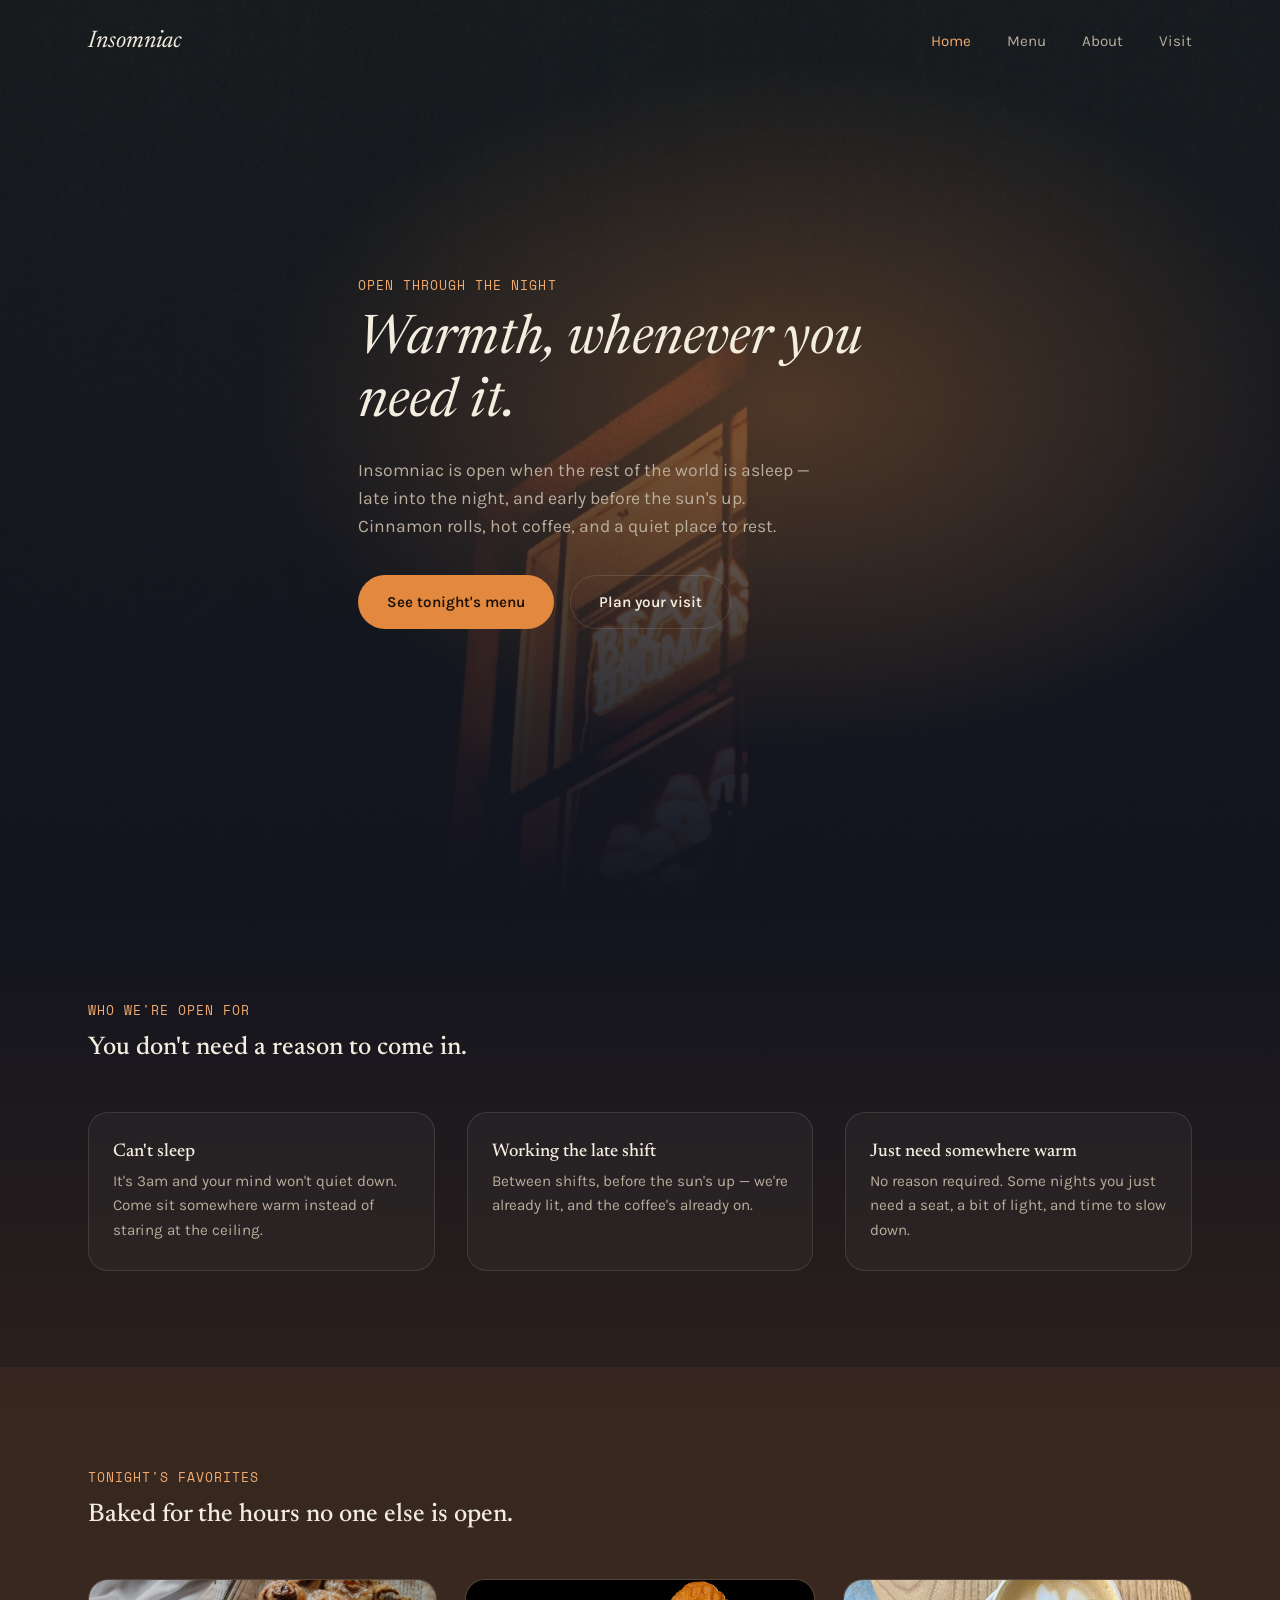
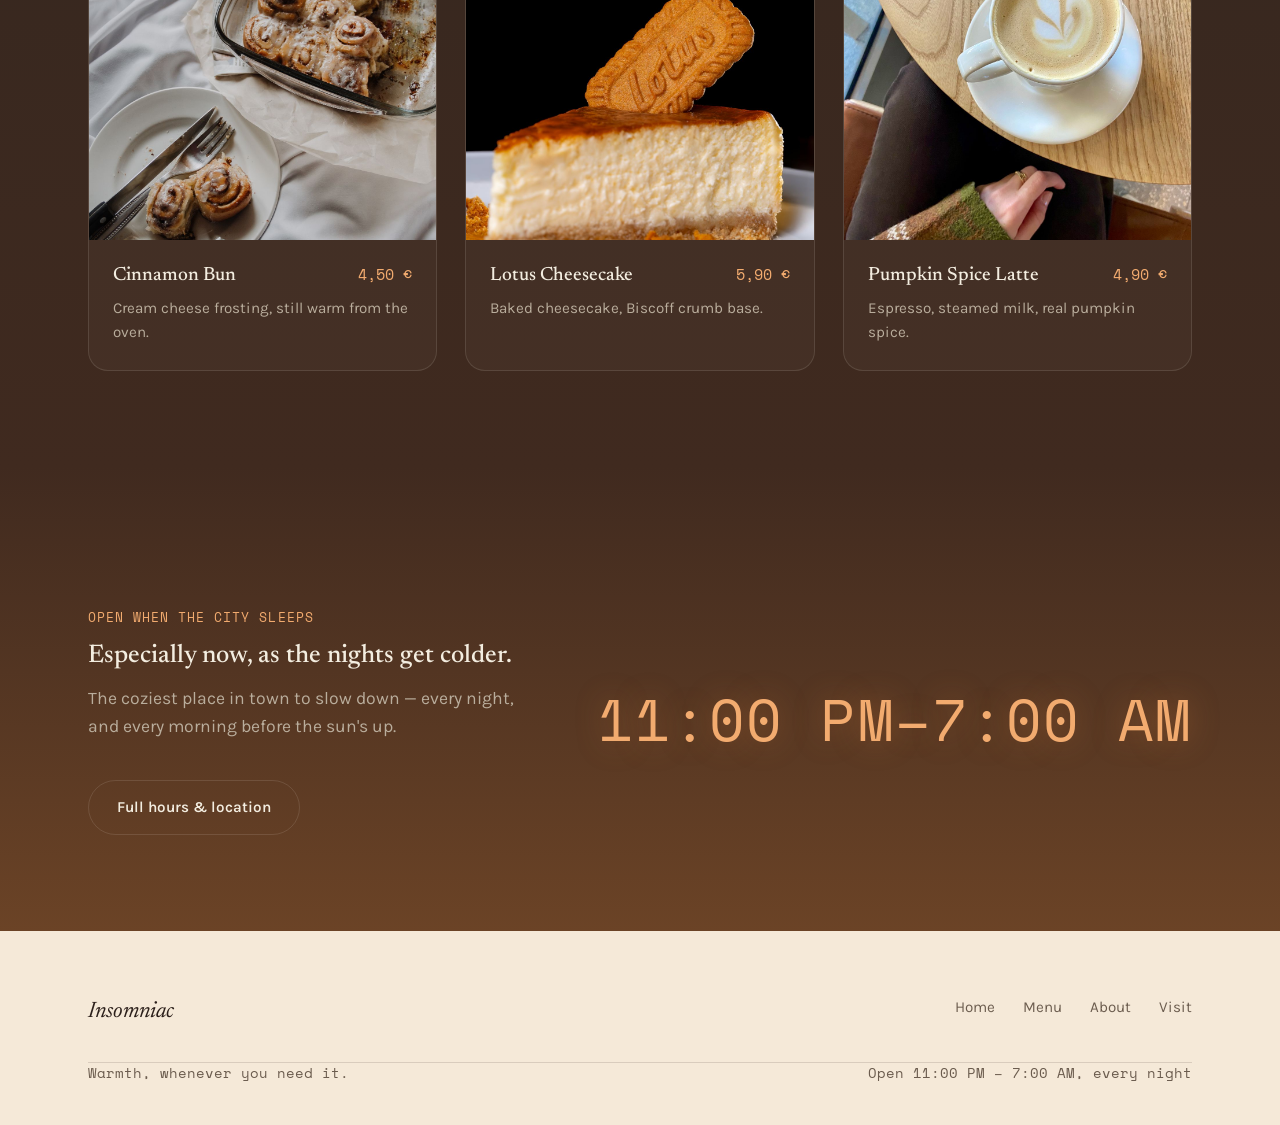
==== index.html @ e0a58c13 "Build home page and shared design system (night-to-dawn tokens, nav)" ====
<!DOCTYPE html>
<html lang="en">
<head>
<meta charset="UTF-8">
<meta name="viewport" content="width=device-width, initial-scale=1.0">
<title>Insomniac — Warmth, whenever you need it</title>
<meta name="description" content="Insomniac is a bakery and coffee shop open late into the night and early before sunrise, for anyone who can't sleep, works a late shift, or just needs somewhere warm to sit.">
<link rel="icon" href="data:image/svg+xml,%3Csvg xmlns='http://www.w3.org/2000/svg' viewBox='0 0 100 100'%3E%3Ccircle cx='50' cy='50' r='50' fill='%2312141f'/%3E%3Ccircle cx='58' cy='42' r='28' fill='%23e2883f'/%3E%3Ccircle cx='68' cy='34' r='28' fill='%2312141f'/%3E%3C/svg%3E">
<link rel="preconnect" href="https://fonts.googleapis.com">
<link rel="preconnect" href="https://fonts.gstatic.com" crossorigin>
<link href="https://fonts.googleapis.com/css2?family=Newsreader:ital,opsz,wght@0,6..72,400;0,6..72,500;0,6..72,600;1,6..72,400;1,6..72,500&family=Karla:wght@400;500;600;700&family=Space+Mono:wght@400;700&display=swap" rel="stylesheet">
<link rel="stylesheet" href="css/styles.css">
</head>
<body>

<header class="site-header" id="siteHeader">
  <div class="container header-inner">
    <a href="index.html" class="logo">Insomniac</a>
    <nav class="site-nav" id="siteNav">
      <a href="index.html" class="nav-link" aria-current="page">Home</a>
      <a href="menu.html" class="nav-link">Menu</a>
      <a href="about.html" class="nav-link">About</a>
      <a href="visit.html" class="nav-link">Visit</a>
    </nav>
    <button class="nav-toggle" id="navToggle" aria-label="Toggle menu" aria-expanded="false" aria-controls="siteNav">
      <span></span><span></span><span></span>
    </button>
  </div>
</header>

<section class="hero">
  <div class="hero-bg">
    <img src="images/hero-night-window.jpg" alt="A single lit window glowing with warm orange light in an otherwise dark building at night">
  </div>
  <div class="container hero-content">
    <p class="eyebrow">Open through the night</p>
    <h1 class="hero-tagline">Warmth, whenever you need it.</h1>
    <p class="hero-sub">Insomniac is open when the rest of the world is asleep — late into the night, and early before the sun's up. Cinnamon rolls, hot coffee, and a quiet place to rest.</p>
    <div class="hero-actions">
      <a href="menu.html" class="btn btn-ember">See tonight's menu</a>
      <a href="visit.html" class="btn btn-outline">Plan your visit</a>
    </div>
  </div>
</section>

<section class="section section-cocoa">
  <div class="container">
    <p class="eyebrow">Who we're open for</p>
    <h2>You don't need a reason to come in.</h2>
    <div class="for-list">
      <div class="for-item">
        <h3>Can't sleep</h3>
        <p>It's 3am and your mind won't quiet down. Come sit somewhere warm instead of staring at the ceiling.</p>
      </div>
      <div class="for-item">
        <h3>Working the late shift</h3>
        <p>Between shifts, before the sun's up — we're already lit, and the coffee's already on.</p>
      </div>
      <div class="for-item">
        <h3>Just need somewhere warm</h3>
        <p>No reason required. Some nights you just need a seat, a bit of light, and time to slow down.</p>
      </div>
    </div>
  </div>
</section>

<section class="section section-dusk">
  <div class="container">
    <p class="eyebrow">Tonight's favorites</p>
    <h2>Baked for the hours no one else is open.</h2>
    <div class="product-grid">
      <div class="product-card">
        <div class="product-photo">
          <img src="images/cinnamon-rolls.jpg" alt="Freshly baked cinnamon rolls glazed with cream cheese frosting">
        </div>
        <div class="product-body">
          <div class="product-name-row">
            <h3>Cinnamon Bun</h3>
            <span class="product-price">4,50 €</span>
          </div>
          <p>Cream cheese frosting, still warm from the oven.</p>
        </div>
      </div>
      <div class="product-card">
        <div class="product-photo">
          <img src="images/lotus-cheesecake.jpg" alt="A slice of Lotus cheesecake topped with a Biscoff biscuit">
        </div>
        <div class="product-body">
          <div class="product-name-row">
            <h3>Lotus Cheesecake</h3>
            <span class="product-price">5,90 €</span>
          </div>
          <p>Baked cheesecake, Biscoff crumb base.</p>
        </div>
      </div>
      <div class="product-card">
        <div class="product-photo">
          <img src="images/pumpkin-latte.jpg" alt="A pumpkin spice latte with heart-shaped latte art on a wooden table">
        </div>
        <div class="product-body">
          <div class="product-name-row">
            <h3>Pumpkin Spice Latte</h3>
            <span class="product-price">4,90 €</span>
          </div>
          <p>Espresso, steamed milk, real pumpkin spice.</p>
        </div>
      </div>
    </div>
  </div>
</section>

<section class="section section-dawn-glow">
  <div class="container hours-panel">
    <div>
      <p class="eyebrow">Open when the city sleeps</p>
      <h2>Especially now, as the nights get colder.</h2>
      <p class="hero-sub" style="margin-top: 0.5em;">The coziest place in town to slow down — every night, and every morning before the sun's up.</p>
      <a href="visit.html" class="btn btn-outline" style="margin-top: 1.5em;">Full hours &amp; location</a>
    </div>
    <div class="clock-readout">11:00 PM–7:00 AM</div>
  </div>
</section>

<footer class="site-footer" id="contact">
  <div class="container">
    <div class="footer-inner">
      <span class="footer-logo">Insomniac</span>
      <nav class="footer-nav">
        <a href="index.html">Home</a>
        <a href="menu.html">Menu</a>
        <a href="about.html">About</a>
        <a href="visit.html">Visit</a>
      </nav>
    </div>
    <div class="container footer-bottom" style="padding: 0;">
      <span>Warmth, whenever you need it.</span>
      <span>Open 11:00 PM – 7:00 AM, every night</span>
    </div>
  </div>
</footer>

<script src="js/main.js"></script>
</body>
</html>
---- css/styles.css ----
/* =========================================================
   Insomniac — stylesheet
   "The lit window" system: night backgrounds that warm into
   dawn as you move through the page; light itself (Ember glow)
   carries the warmth, not an all-over cream background.
   ========================================================= */

:root {
  /* Night → dawn surfaces */
  --color-midnight: #12141f;
  --color-midnight-2: #191c2a;
  --color-cocoa: #2a1f1c;
  --color-cocoa-2: #35271f;
  --color-dusk: #402a1f;
  --color-dawn-glow: #6b4326;
  --color-cream: #f5e9d8;
  --color-cream-2: #ede0cc;

  /* Accents */
  --color-ember: #e2883f;
  --color-ember-light: #f2ab6f;
  --color-cinnamon: #9c5630;
  --color-cinnamon-dark: #7a4326;
  --color-frost: #a7b0c2;

  /* Text */
  --color-text-on-dark: #f3ede0;
  --color-text-on-dark-muted: #b9ad9c;
  --color-text-on-cream: #2b1f1a;
  --color-text-on-cream-muted: #6b5c4e;

  --color-border-dark: rgba(243, 237, 224, 0.12);
  --color-border-cream: rgba(43, 31, 26, 0.14);

  /* Type */
  --font-display: "Newsreader", "Iowan Old Style", Georgia, serif;
  --font-body: "Karla", -apple-system, BlinkMacSystemFont, "Segoe UI", sans-serif;
  --font-clock: "Space Mono", "SFMono-Regular", Consolas, monospace;

  --radius: 10px;
  --radius-lg: 20px;
  --container-width: 1160px;
  --header-height: 84px;

  --ease-out: cubic-bezier(0.16, 0.8, 0.24, 1);
}

/* ---------- Reset ---------- */
*, *::before, *::after { box-sizing: border-box; }
html { scroll-behavior: smooth; }
body {
  margin: 0;
  background: var(--color-midnight);
  color: var(--color-text-on-dark);
  font-family: var(--font-body);
  font-size: 17px;
  line-height: 1.6;
  -webkit-font-smoothing: antialiased;
}
img { max-width: 100%; display: block; }
a { color: inherit; text-decoration: none; }
h1, h2, h3 {
  font-family: var(--font-display);
  font-weight: 500;
  line-height: 1.15;
  margin: 0 0 0.5em;
  color: var(--color-text-on-dark);
}
p { margin: 0 0 1em; }
button { font-family: inherit; cursor: pointer; }
ul { margin: 0; padding: 0; list-style: none; }

.container {
  max-width: var(--container-width);
  margin: 0 auto;
  padding: 0 28px;
}

a:focus-visible, button:focus-visible {
  outline: 2px solid var(--color-ember-light);
  outline-offset: 3px;
}

@media (prefers-reduced-motion: reduce) {
  html { scroll-behavior: auto; }
  *, *::before, *::after {
    animation-duration: 0.01ms !important;
    animation-iteration-count: 1 !important;
    transition-duration: 0.01ms !important;
  }
}

/* ---------- Section surfaces (the night -> dawn journey) ---------- */
.section { padding: 96px 0; }
.section-midnight { background: var(--color-midnight); }
.section-cocoa { background: linear-gradient(180deg, var(--color-midnight) 0%, var(--color-cocoa) 100%); }
.section-cocoa-2 { background: var(--color-cocoa-2); }
.section-dusk { background: linear-gradient(180deg, var(--color-cocoa-2) 0%, var(--color-dusk) 100%); }
.section-dawn-glow {
  background: linear-gradient(180deg, var(--color-dusk) 0%, var(--color-dawn-glow) 100%);
}
.section-cream {
  background: linear-gradient(180deg, var(--color-dawn-glow) 0%, var(--color-cream) 55%);
  color: var(--color-text-on-cream);
}
.section-cream h1, .section-cream h2, .section-cream h3 { color: var(--color-text-on-cream); }
.section-cream p { color: var(--color-text-on-cream-muted); }

.eyebrow {
  display: inline-block;
  font-family: var(--font-clock);
  font-size: 0.8rem;
  letter-spacing: 0.08em;
  text-transform: uppercase;
  color: var(--color-ember-light);
  margin-bottom: 1em;
}
.section-cream .eyebrow { color: var(--color-cinnamon-dark); }

/* ---------- Header / nav ---------- */
.site-header {
  position: fixed;
  top: 0;
  left: 0;
  right: 0;
  z-index: 50;
  height: var(--header-height);
  display: flex;
  align-items: center;
  background: transparent;
  transition: background 0.3s var(--ease-out), border-color 0.3s var(--ease-out);
  border-bottom: 1px solid transparent;
}
.site-header.is-scrolled {
  background: rgba(18, 20, 31, 0.88);
  backdrop-filter: blur(10px);
  border-bottom: 1px solid var(--color-border-dark);
}
.header-inner {
  display: flex;
  align-items: center;
  justify-content: space-between;
  width: 100%;
}
.logo {
  font-family: var(--font-display);
  font-style: italic;
  font-size: 1.5rem;
  color: var(--color-text-on-dark);
}
.site-nav {
  display: flex;
  gap: 36px;
}
.nav-link {
  font-size: 0.95rem;
  color: var(--color-text-on-dark-muted);
  transition: color 0.2s var(--ease-out);
  position: relative;
}
.nav-link:hover, .nav-link[aria-current="page"] { color: var(--color-ember-light); }
.nav-toggle {
  display: none;
  background: none;
  border: none;
  width: 32px;
  height: 24px;
  padding: 0;
  flex-direction: column;
  justify-content: space-between;
}
.nav-toggle span {
  display: block;
  height: 2px;
  background: var(--color-text-on-dark);
  border-radius: 2px;
}

/* ---------- Buttons ---------- */
.btn {
  display: inline-flex;
  align-items: center;
  gap: 0.5em;
  padding: 14px 28px;
  border-radius: 999px;
  font-size: 0.95rem;
  font-weight: 600;
  border: 1px solid transparent;
  transition: background 0.25s var(--ease-out), color 0.25s var(--ease-out), border-color 0.25s var(--ease-out), transform 0.25s var(--ease-out);
}
.btn-ember {
  background: var(--color-ember);
  color: #1a1006;
}
.btn-ember:hover { background: var(--color-ember-light); transform: translateY(-1px); }
.btn-outline {
  border-color: var(--color-border-dark);
  color: var(--color-text-on-dark);
}
.btn-outline:hover { border-color: var(--color-ember-light); color: var(--color-ember-light); }
.section-cream .btn-outline { border-color: var(--color-border-cream); color: var(--color-text-on-cream); }
.section-cream .btn-outline:hover { border-color: var(--color-cinnamon); color: var(--color-cinnamon-dark); }

/* ---------- Hero ---------- */
.hero {
  position: relative;
  min-height: 100vh;
  display: flex;
  align-items: center;
  overflow: hidden;
}
.hero-bg {
  position: absolute;
  inset: 0;
  z-index: 0;
}
.hero-bg img {
  width: 100%;
  height: 100%;
  object-fit: cover;
  object-position: center 30%;
}
.hero-bg::after {
  content: "";
  position: absolute;
  inset: 0;
  background:
    radial-gradient(ellipse 60% 55% at 62% 45%, rgba(226, 136, 63, 0.28), transparent 70%),
    linear-gradient(180deg, rgba(18, 20, 31, 0.55) 0%, rgba(18, 20, 31, 0.75) 55%, var(--color-midnight) 100%);
}
.hero-content {
  position: relative;
  z-index: 1;
  max-width: 620px;
}
.hero-tagline {
  font-family: var(--font-display);
  font-style: italic;
  font-weight: 400;
  font-size: clamp(2.2rem, 5vw, 3.4rem);
  color: var(--color-text-on-dark);
  margin-bottom: 0.4em;
  animation: glow-pulse 6s ease-in-out infinite;
}
@keyframes glow-pulse {
  0%, 100% { text-shadow: 0 0 24px rgba(226, 136, 63, 0.25); }
  50% { text-shadow: 0 0 36px rgba(226, 136, 63, 0.45); }
}
.hero-sub {
  color: var(--color-text-on-dark-muted);
  font-size: 1.1rem;
  max-width: 46ch;
}
.hero-actions {
  display: flex;
  gap: 16px;
  margin-top: 2em;
  flex-wrap: wrap;
}

/* ---------- Page hero (non-home pages) ---------- */
.page-hero {
  padding: calc(var(--header-height) + 64px) 0 64px;
  background: var(--color-midnight);
}
.page-hero h1 { font-size: clamp(2.2rem, 4.5vw, 3rem); }
.page-hero .hero-sub { max-width: 60ch; }

/* ---------- "Who it's for" list ---------- */
.for-list {
  display: grid;
  grid-template-columns: repeat(3, 1fr);
  gap: 32px;
  margin-top: 48px;
}
.for-item {
  padding: 28px 24px;
  border: 1px solid var(--color-border-dark);
  border-radius: var(--radius-lg);
  background: rgba(243, 237, 224, 0.03);
}
.for-item h3 { font-size: 1.15rem; margin-bottom: 0.4em; }
.for-item p { color: var(--color-text-on-dark-muted); margin: 0; font-size: 0.95rem; }

/* ---------- Product / menu cards ---------- */
.product-grid {
  display: grid;
  grid-template-columns: repeat(3, 1fr);
  gap: 28px;
  margin-top: 48px;
}
.product-grid.two-up { grid-template-columns: repeat(2, 1fr); }
.product-card {
  border-radius: var(--radius-lg);
  overflow: hidden;
  border: 1px solid var(--color-border-dark);
  background: rgba(243, 237, 224, 0.03);
  transition: transform 0.3s var(--ease-out), border-color 0.3s var(--ease-out);
}
.product-card:hover { transform: translateY(-4px); border-color: var(--color-ember); }
.product-photo { aspect-ratio: 4 / 3; overflow: hidden; }
.product-photo img { width: 100%; height: 100%; object-fit: cover; }
.product-body { padding: 22px 24px 26px; }
.product-name-row {
  display: flex;
  justify-content: space-between;
  align-items: baseline;
  gap: 12px;
  margin-bottom: 0.5em;
}
.product-name-row h3 { margin: 0; font-size: 1.2rem; }
.product-price {
  font-family: var(--font-clock);
  color: var(--color-ember-light);
  font-size: 0.95rem;
  white-space: nowrap;
}
.product-body p {
  color: var(--color-text-on-dark-muted);
  font-size: 0.95rem;
  margin: 0;
}

/* ---------- Hours / clock signage ---------- */
.hours-panel {
  display: flex;
  flex-wrap: wrap;
  gap: 48px;
  align-items: center;
  justify-content: space-between;
  margin-top: 40px;
}
.clock-readout {
  font-family: var(--font-clock);
  font-size: clamp(2.2rem, 6vw, 3.6rem);
  color: var(--color-ember-light);
  letter-spacing: 0.02em;
  text-shadow: 0 0 30px rgba(226, 136, 63, 0.35);
}
.hours-table {
  border-collapse: collapse;
  font-family: var(--font-clock);
  font-size: 0.95rem;
}
.hours-table td {
  padding: 8px 20px 8px 0;
  border-bottom: 1px solid var(--color-border-dark);
  color: var(--color-text-on-dark-muted);
}
.hours-table td:last-child { color: var(--color-text-on-dark); padding-right: 0; }
.section-cream .hours-table td { border-color: var(--color-border-cream); color: var(--color-text-on-cream-muted); }
.section-cream .hours-table td:last-child { color: var(--color-text-on-cream); }

/* ---------- About / story layout ---------- */
.story-layout {
  display: grid;
  grid-template-columns: 1.1fr 0.9fr;
  gap: 64px;
  align-items: center;
}
.story-layout.reverse { grid-template-columns: 0.9fr 1.1fr; }
.story-layout.reverse .story-photo { order: 2; }
.story-photo img { border-radius: var(--radius-lg); }
.story-copy p { font-size: 1.05rem; }
.story-copy p:first-of-type {
  font-family: var(--font-display);
  font-size: 1.3rem;
  font-style: italic;
  color: var(--color-text-on-dark);
}
.section-cream .story-copy p:first-of-type { color: var(--color-text-on-cream); }

/* ---------- Visit page: location card ---------- */
.visit-grid {
  display: grid;
  grid-template-columns: 1fr 1fr;
  gap: 48px;
  margin-top: 48px;
}
.visit-card {
  padding: 32px;
  border-radius: var(--radius-lg);
  border: 1px solid var(--color-border-dark);
  background: rgba(243, 237, 224, 0.03);
}
.visit-card h3 {
  font-family: var(--font-clock);
  font-size: 0.85rem;
  letter-spacing: 0.08em;
  text-transform: uppercase;
  color: var(--color-ember-light);
  margin-bottom: 1em;
}
.visit-card address, .visit-card p { font-style: normal; color: var(--color-text-on-dark-muted); }
.visit-card a.contact-link {
  display: block;
  color: var(--color-text-on-dark);
  margin-top: 0.4em;
}
.visit-card a.contact-link:hover { color: var(--color-ember-light); }

/* ---------- Footer ---------- */
.site-footer {
  background: var(--color-cream);
  color: var(--color-text-on-cream);
  padding: 64px 0 40px;
}
.footer-inner {
  display: flex;
  justify-content: space-between;
  flex-wrap: wrap;
  gap: 32px;
  padding-bottom: 32px;
  border-bottom: 1px solid var(--color-border-cream);
}
.footer-logo {
  font-family: var(--font-display);
  font-style: italic;
  font-size: 1.4rem;
}
.footer-nav { display: flex; gap: 28px; }
.footer-nav a { color: var(--color-text-on-cream-muted); font-size: 0.95rem; }
.footer-nav a:hover { color: var(--color-cinnamon-dark); }
.footer-bottom {
  display: flex;
  justify-content: space-between;
  flex-wrap: wrap;
  gap: 12px;
  padding-top: 24px;
  font-size: 0.85rem;
  color: var(--color-text-on-cream-muted);
  font-family: var(--font-clock);
}

/* ---------- Responsive ---------- */
@media (max-width: 860px) {
  .for-list, .product-grid, .product-grid.two-up { grid-template-columns: 1fr; }
  .story-layout, .story-layout.reverse { grid-template-columns: 1fr; }
  .story-layout.reverse .story-photo { order: 0; }
  .visit-grid { grid-template-columns: 1fr; }
  .hours-panel { flex-direction: column; align-items: flex-start; gap: 28px; }
}

@media (max-width: 720px) {
  .site-nav { display: none; }
  .nav-toggle { display: flex; }
  body.nav-open .site-nav {
    display: flex;
    flex-direction: column;
    position: fixed;
    top: var(--header-height);
    left: 0;
    right: 0;
    background: var(--color-midnight-2);
    padding: 24px 28px;
    border-bottom: 1px solid var(--color-border-dark);
    gap: 20px;
  }
  .section { padding: 64px 0; }
  .hero { min-height: 90vh; }
}
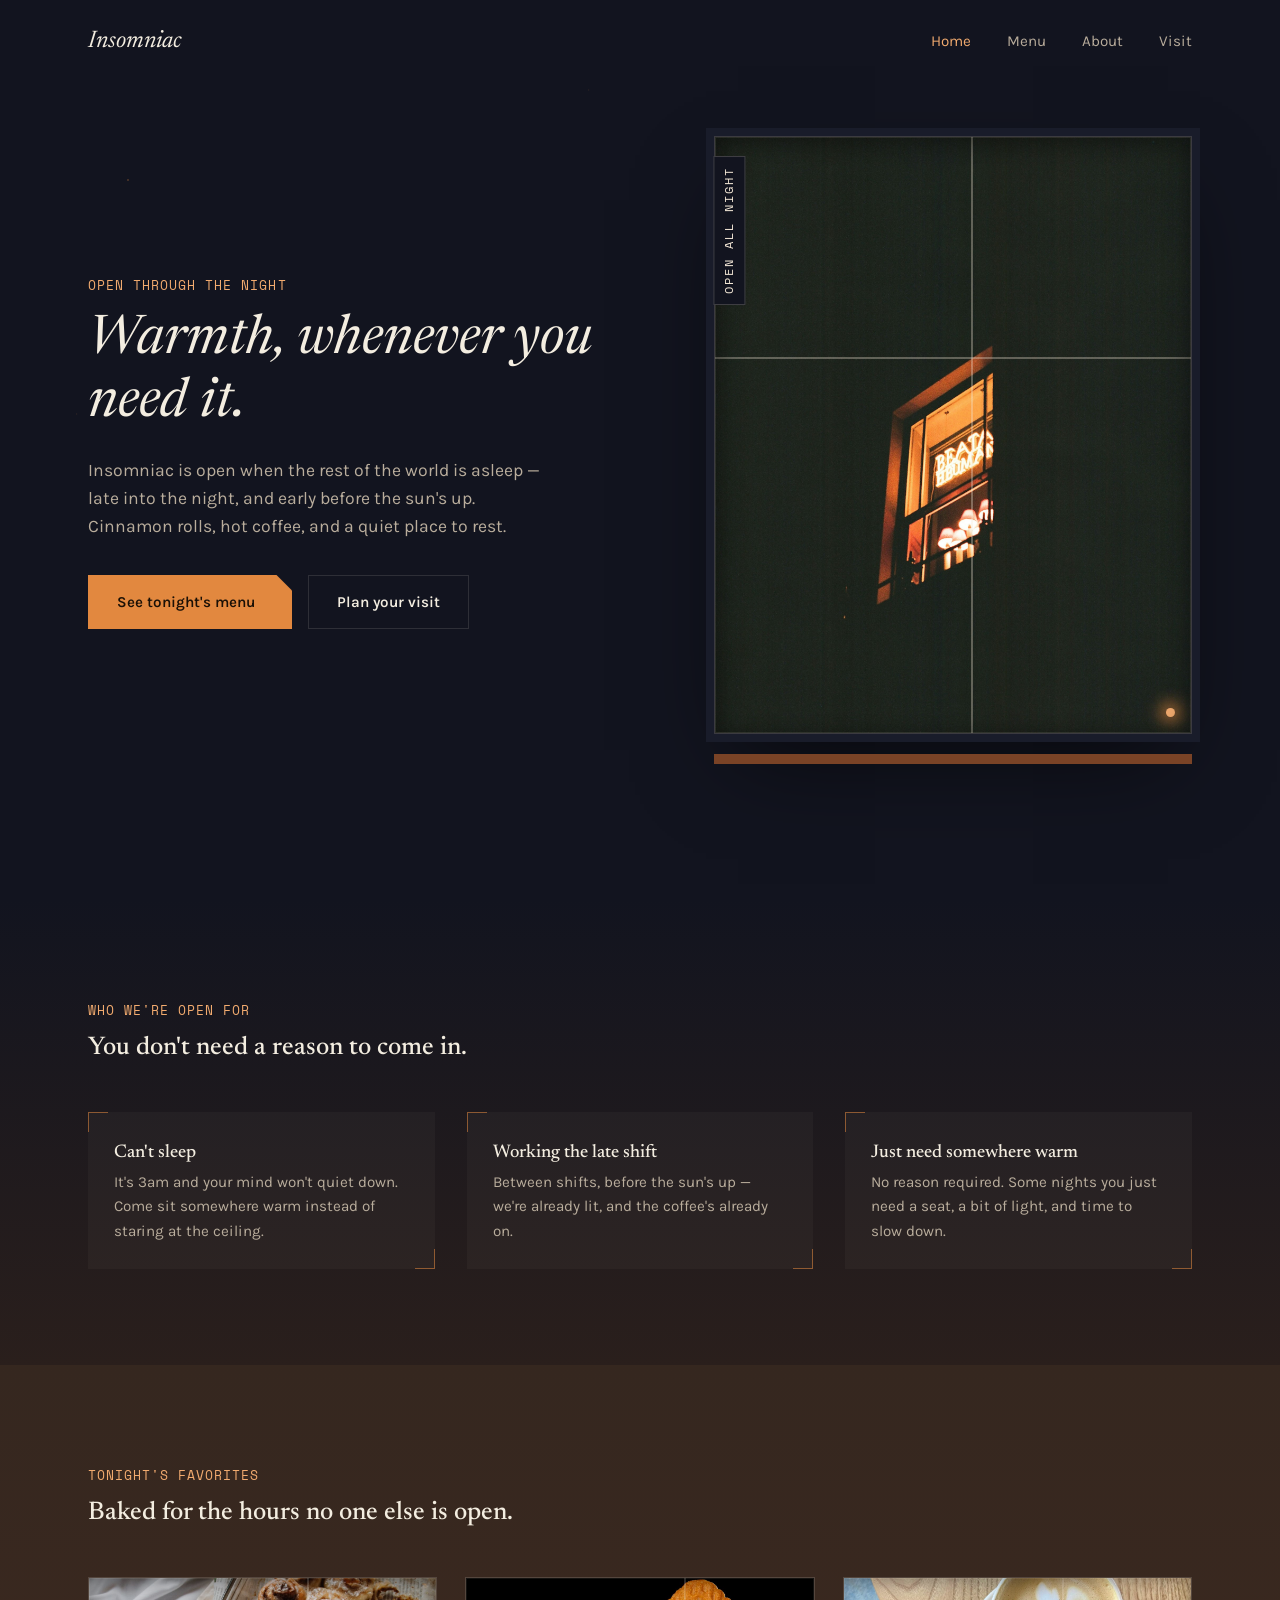
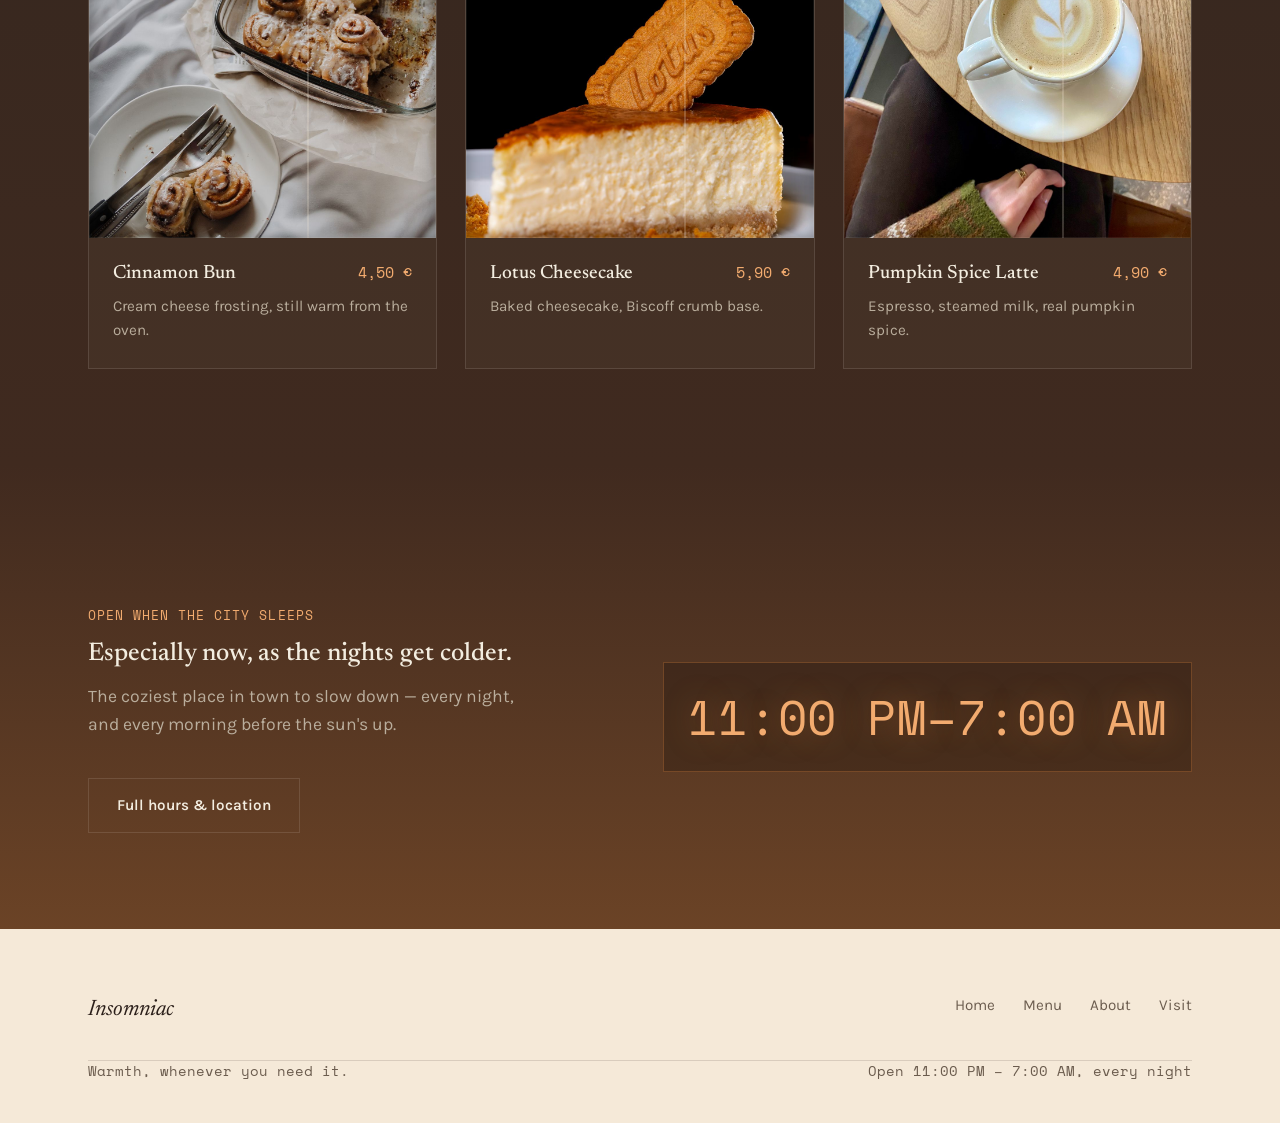
==== commit 1cccf819: "Replace uniform rounded corners with a window-frame shape language; rebuild hero as a framed window " ====
--- a/index.html
+++ b/index.html
@@ -29,16 +29,23 @@
 </header>
 
 <section class="hero">
-  <div class="hero-bg">
-    <img src="images/hero-night-window.jpg" alt="A single lit window glowing with warm orange light in an otherwise dark building at night">
-  </div>
-  <div class="container hero-content">
-    <p class="eyebrow">Open through the night</p>
-    <h1 class="hero-tagline">Warmth, whenever you need it.</h1>
-    <p class="hero-sub">Insomniac is open when the rest of the world is asleep — late into the night, and early before the sun's up. Cinnamon rolls, hot coffee, and a quiet place to rest.</p>
-    <div class="hero-actions">
-      <a href="menu.html" class="btn btn-ember">See tonight's menu</a>
-      <a href="visit.html" class="btn btn-outline">Plan your visit</a>
+  <div class="container hero-grid">
+    <div class="hero-content">
+      <p class="eyebrow">Open through the night</p>
+      <h1 class="hero-tagline">Warmth, whenever you need it.</h1>
+      <p class="hero-sub">Insomniac is open when the rest of the world is asleep — late into the night, and early before the sun's up. Cinnamon rolls, hot coffee, and a quiet place to rest.</p>
+      <div class="hero-actions">
+        <a href="menu.html" class="btn btn-ember">See tonight's menu</a>
+        <a href="visit.html" class="btn btn-outline">Plan your visit</a>
+      </div>
+    </div>
+    <div class="hero-window">
+      <div class="hero-window-frame">
+        <img src="images/hero-night-window.jpg" alt="A single lit window glowing with warm orange light in an otherwise dark building at night">
+        <span class="hero-lamp" aria-hidden="true"></span>
+      </div>
+      <span class="hero-window-label" aria-hidden="true">OPEN ALL NIGHT</span>
+      <div class="hero-sill" aria-hidden="true"></div>
     </div>
   </div>
 </section>
--- a/css/styles.css
+++ b/css/styles.css
@@ -37,8 +37,6 @@
   --font-body: "Karla", -apple-system, BlinkMacSystemFont, "Segoe UI", sans-serif;
   --font-clock: "Space Mono", "SFMono-Regular", Consolas, monospace;
 
-  --radius: 10px;
-  --radius-lg: 20px;
   --container-width: 1160px;
   --header-height: 84px;
 
@@ -176,13 +174,15 @@
   border-radius: 2px;
 }
 
-/* ---------- Buttons ---------- */
+/* ---------- Buttons ----------
+   Sharp rectangles by default — the one exception is the primary
+   CTA, which gets a single cut corner (a taped-up paper sign),
+   the page's one deliberately "shaped" element. */
 .btn {
   display: inline-flex;
   align-items: center;
   gap: 0.5em;
   padding: 14px 28px;
-  border-radius: 999px;
   font-size: 0.95rem;
   font-weight: 600;
   border: 1px solid transparent;
@@ -191,6 +191,8 @@
 .btn-ember {
   background: var(--color-ember);
   color: #1a1006;
+  padding-right: 36px;
+  clip-path: polygon(0 0, calc(100% - 16px) 0, 100% 16px, 100% 100%, 0 100%);
 }
 .btn-ember:hover { background: var(--color-ember-light); transform: translateY(-1px); }
 .btn-outline {
@@ -201,37 +203,43 @@
 .section-cream .btn-outline { border-color: var(--color-border-cream); color: var(--color-text-on-cream); }
 .section-cream .btn-outline:hover { border-color: var(--color-cinnamon); color: var(--color-cinnamon-dark); }
 
-/* ---------- Hero ---------- */
+/* ---------- Hero ----------
+   Not a full-bleed photo with text laid over it — a dark room
+   with one real window in it. The photo is framed as an object
+   (glazing bars, sill, a lamp) rather than diffuse background,
+   with a scatter of much dimmer distant windows in the dark. */
 .hero {
   position: relative;
   min-height: 100vh;
   display: flex;
   align-items: center;
   overflow: hidden;
-}
-.hero-bg {
+  background: var(--color-midnight);
+}
+.hero::before {
+  content: "";
   position: absolute;
   inset: 0;
-  z-index: 0;
-}
-.hero-bg img {
+  pointer-events: none;
+  background-image:
+    radial-gradient(2px 2px at 10% 20%, rgba(226, 136, 63, 0.55), transparent 60%),
+    radial-gradient(1.5px 1.5px at 22% 66%, rgba(226, 136, 63, 0.3), transparent 60%),
+    radial-gradient(1.5px 1.5px at 6% 46%, rgba(226, 136, 63, 0.22), transparent 60%),
+    radial-gradient(2px 2px at 90% 24%, rgba(226, 136, 63, 0.32), transparent 60%),
+    radial-gradient(1.5px 1.5px at 80% 78%, rgba(226, 136, 63, 0.26), transparent 60%),
+    radial-gradient(1.5px 1.5px at 46% 10%, rgba(226, 136, 63, 0.2), transparent 60%);
+}
+.hero-grid {
+  position: relative;
+  z-index: 1;
+  display: grid;
+  grid-template-columns: 1fr 0.85fr;
+  align-items: center;
+  gap: 64px;
   width: 100%;
-  height: 100%;
-  object-fit: cover;
-  object-position: center 30%;
-}
-.hero-bg::after {
-  content: "";
-  position: absolute;
-  inset: 0;
-  background:
-    radial-gradient(ellipse 60% 55% at 62% 45%, rgba(226, 136, 63, 0.28), transparent 70%),
-    linear-gradient(180deg, rgba(18, 20, 31, 0.55) 0%, rgba(18, 20, 31, 0.75) 55%, var(--color-midnight) 100%);
 }
 .hero-content {
-  position: relative;
-  z-index: 1;
-  max-width: 620px;
+  max-width: 560px;
 }
 .hero-tagline {
   font-family: var(--font-display);
@@ -256,6 +264,78 @@
   gap: 16px;
   margin-top: 2em;
   flex-wrap: wrap;
+}
+
+.hero-window {
+  position: relative;
+  padding-bottom: 30px;
+}
+.hero-window-frame {
+  position: relative;
+  aspect-ratio: 4 / 5;
+  overflow: hidden;
+  border: 1px solid rgba(245, 233, 216, 0.18);
+  box-shadow: 0 0 0 8px var(--color-midnight-2), 0 40px 90px -24px rgba(0, 0, 0, 0.65);
+}
+.hero-window-frame::before {
+  content: "";
+  position: absolute;
+  inset: -70px;
+  z-index: -1;
+  background: radial-gradient(closest-side, rgba(226, 136, 63, 0.32), transparent 72%);
+}
+.hero-window-frame img {
+  width: 100%;
+  height: 100%;
+  object-fit: cover;
+  object-position: center 25%;
+}
+.hero-window-frame::after {
+  content: "";
+  position: absolute;
+  inset: 0;
+  pointer-events: none;
+  background-image:
+    linear-gradient(to right, transparent calc(54% - 1px), rgba(245, 233, 216, 0.32) calc(54% - 1px), rgba(245, 233, 216, 0.32) calc(54% + 1px), transparent calc(54% + 1px)),
+    linear-gradient(to bottom, transparent calc(37% - 1px), rgba(245, 233, 216, 0.32) calc(37% - 1px), rgba(245, 233, 216, 0.32) calc(37% + 1px), transparent calc(37% + 1px));
+  box-shadow: inset 0 0 0 1px rgba(245, 233, 216, 0.1), inset 0 4px 26px rgba(0, 0, 0, 0.5);
+}
+.hero-lamp {
+  position: absolute;
+  right: 16px;
+  bottom: 16px;
+  width: 9px;
+  height: 9px;
+  border-radius: 50%;
+  background: var(--color-ember-light);
+  box-shadow: 0 0 16px 6px rgba(226, 136, 63, 0.7);
+  animation: glow-pulse-dot 6s ease-in-out infinite;
+}
+@keyframes glow-pulse-dot {
+  0%, 100% { opacity: 0.7; }
+  50% { opacity: 1; }
+}
+.hero-sill {
+  position: absolute;
+  left: 0;
+  right: 0;
+  bottom: 0;
+  height: 10px;
+  background: var(--color-cinnamon-dark);
+}
+.hero-window-label {
+  position: absolute;
+  top: 20px;
+  left: -1px;
+  writing-mode: vertical-rl;
+  transform: rotate(180deg);
+  font-family: var(--font-clock);
+  font-size: 0.72rem;
+  letter-spacing: 0.18em;
+  color: var(--color-cream);
+  background: var(--color-midnight);
+  padding: 10px 6px;
+  border: 1px solid rgba(245, 233, 216, 0.2);
 }
 
 /* ---------- Page hero (non-home pages) ---------- */
@@ -274,11 +354,20 @@
   margin-top: 48px;
 }
 .for-item {
-  padding: 28px 24px;
-  border: 1px solid var(--color-border-dark);
-  border-radius: var(--radius-lg);
+  position: relative;
+  padding: 30px 26px 26px;
   background: rgba(243, 237, 224, 0.03);
 }
+.for-item::before, .for-item::after {
+  content: "";
+  position: absolute;
+  width: 20px;
+  height: 20px;
+  border: 1px solid var(--color-ember);
+  opacity: 0.55;
+}
+.for-item::before { top: 0; left: 0; border-right: none; border-bottom: none; }
+.for-item::after { bottom: 0; right: 0; border-left: none; border-top: none; }
 .for-item h3 { font-size: 1.15rem; margin-bottom: 0.4em; }
 .for-item p { color: var(--color-text-on-dark-muted); margin: 0; font-size: 0.95rem; }
 
@@ -291,15 +380,22 @@
 }
 .product-grid.two-up { grid-template-columns: repeat(2, 1fr); }
 .product-card {
-  border-radius: var(--radius-lg);
   overflow: hidden;
   border: 1px solid var(--color-border-dark);
   background: rgba(243, 237, 224, 0.03);
   transition: transform 0.3s var(--ease-out), border-color 0.3s var(--ease-out);
 }
 .product-card:hover { transform: translateY(-4px); border-color: var(--color-ember); }
-.product-photo { aspect-ratio: 4 / 3; overflow: hidden; }
+.product-photo { position: relative; aspect-ratio: 4 / 3; overflow: hidden; }
 .product-photo img { width: 100%; height: 100%; object-fit: cover; }
+.product-photo::after {
+  content: "";
+  position: absolute;
+  inset: 0;
+  pointer-events: none;
+  background-image: linear-gradient(to right, transparent calc(63% - 1px), rgba(245, 233, 216, 0.22) calc(63% - 1px), rgba(245, 233, 216, 0.22) calc(63% + 1px), transparent calc(63% + 1px));
+  box-shadow: inset 0 0 0 1px rgba(245, 233, 216, 0.08), inset 0 3px 18px rgba(0, 0, 0, 0.4);
+}
 .product-body { padding: 22px 24px 26px; }
 .product-name-row {
   display: flex;
@@ -332,10 +428,13 @@
 }
 .clock-readout {
   font-family: var(--font-clock);
-  font-size: clamp(2.2rem, 6vw, 3.6rem);
+  font-size: clamp(1.8rem, 5vw, 3rem);
   color: var(--color-ember-light);
   letter-spacing: 0.02em;
   text-shadow: 0 0 30px rgba(226, 136, 63, 0.35);
+  padding: 16px 24px;
+  border: 1px solid rgba(226, 136, 63, 0.3);
+  background: rgba(0, 0, 0, 0.22);
 }
 .hours-table {
   border-collapse: collapse;
@@ -360,7 +459,15 @@
 }
 .story-layout.reverse { grid-template-columns: 0.9fr 1.1fr; }
 .story-layout.reverse .story-photo { order: 2; }
-.story-photo img { border-radius: var(--radius-lg); }
+.story-photo { position: relative; overflow: hidden; border: 1px solid var(--color-border-dark); }
+.story-photo::after {
+  content: "";
+  position: absolute;
+  inset: 0;
+  pointer-events: none;
+  background-image: linear-gradient(to right, transparent calc(63% - 1px), rgba(245, 233, 216, 0.22) calc(63% - 1px), rgba(245, 233, 216, 0.22) calc(63% + 1px), transparent calc(63% + 1px));
+  box-shadow: inset 0 0 0 1px rgba(245, 233, 216, 0.08), inset 0 3px 18px rgba(0, 0, 0, 0.4);
+}
 .story-copy p { font-size: 1.05rem; }
 .story-copy p:first-of-type {
   font-family: var(--font-display);
@@ -378,11 +485,20 @@
   margin-top: 48px;
 }
 .visit-card {
+  position: relative;
   padding: 32px;
-  border-radius: var(--radius-lg);
-  border: 1px solid var(--color-border-dark);
   background: rgba(243, 237, 224, 0.03);
 }
+.visit-card::before, .visit-card::after {
+  content: "";
+  position: absolute;
+  width: 22px;
+  height: 22px;
+  border: 1px solid var(--color-ember);
+  opacity: 0.55;
+}
+.visit-card::before { top: 0; left: 0; border-right: none; border-bottom: none; }
+.visit-card::after { bottom: 0; right: 0; border-left: none; border-top: none; }
 .visit-card h3 {
   font-family: var(--font-clock);
   font-size: 0.85rem;
@@ -439,6 +555,9 @@
   .story-layout.reverse .story-photo { order: 0; }
   .visit-grid { grid-template-columns: 1fr; }
   .hours-panel { flex-direction: column; align-items: flex-start; gap: 28px; }
+  .hero-grid { grid-template-columns: 1fr; }
+  .hero-window { max-width: 420px; margin: 40px auto 0; }
+  .hero-window-label { display: none; }
 }
 
 @media (max-width: 720px) {
